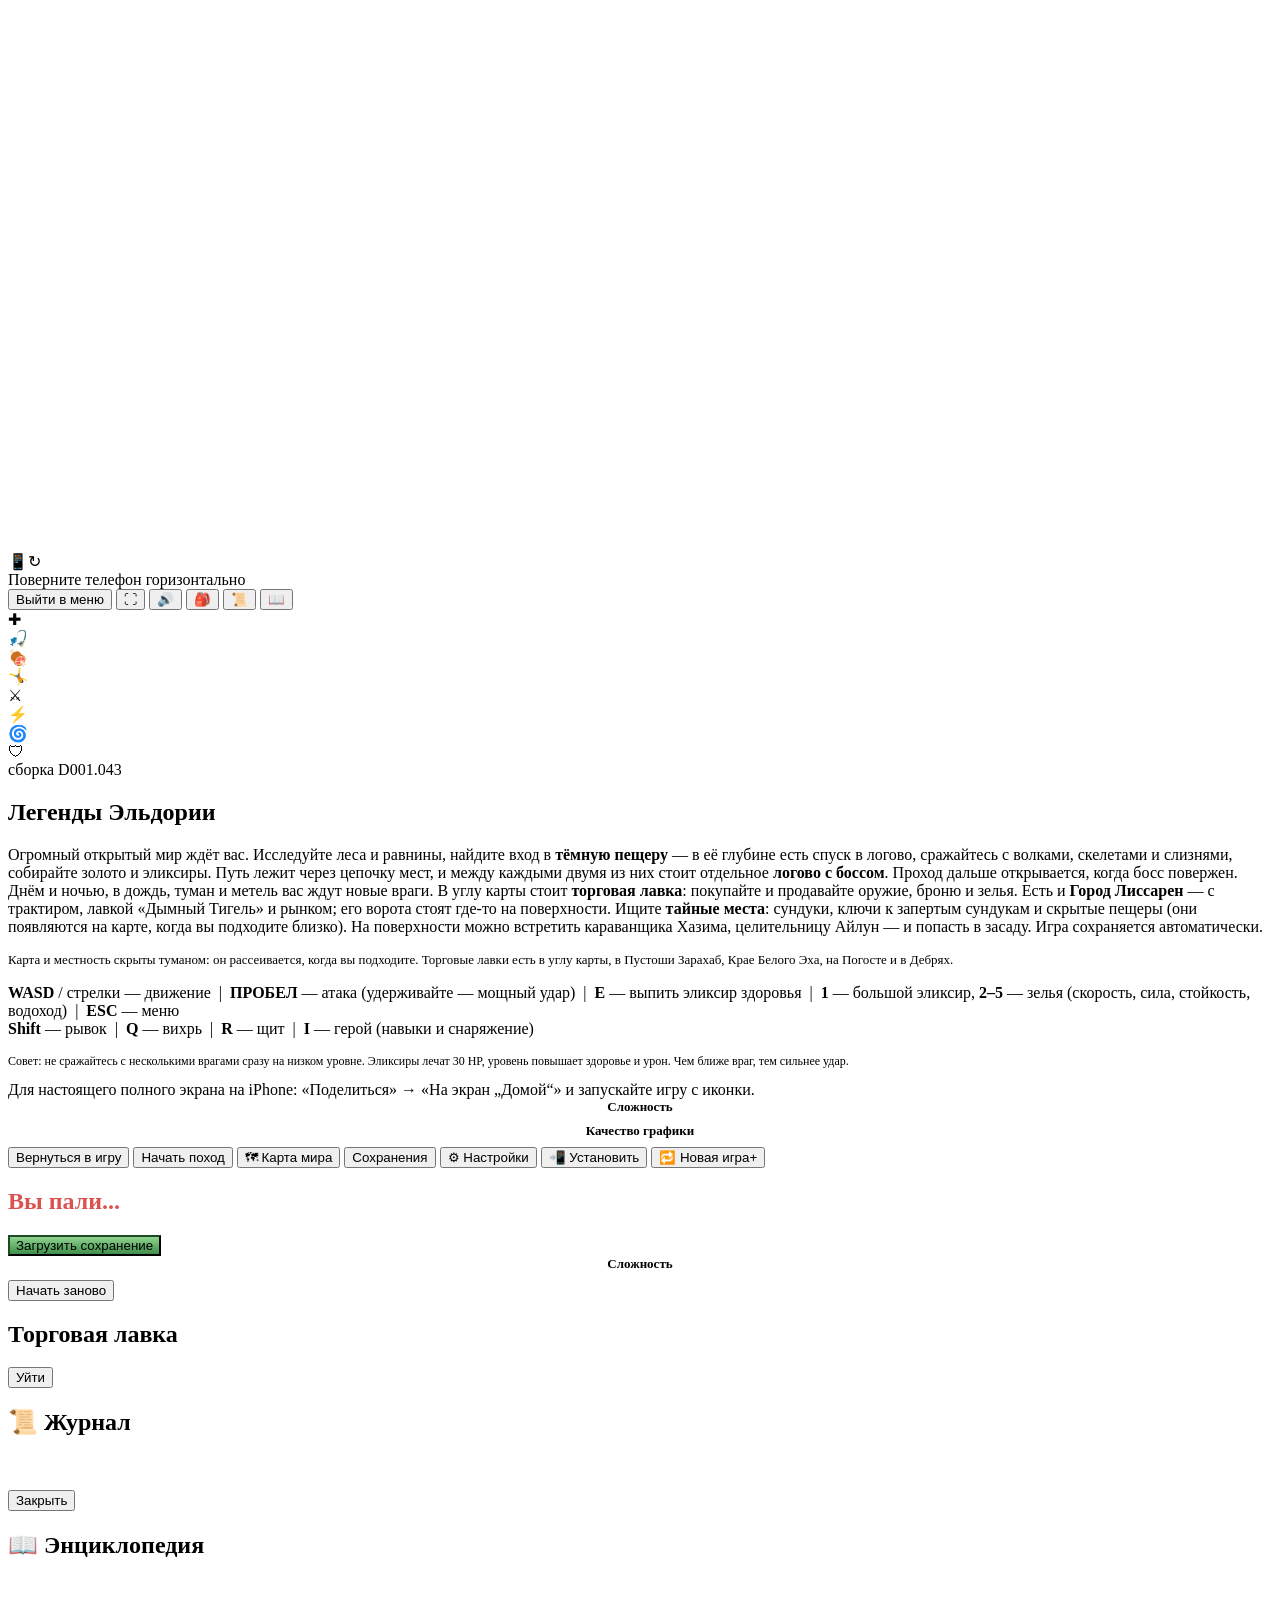
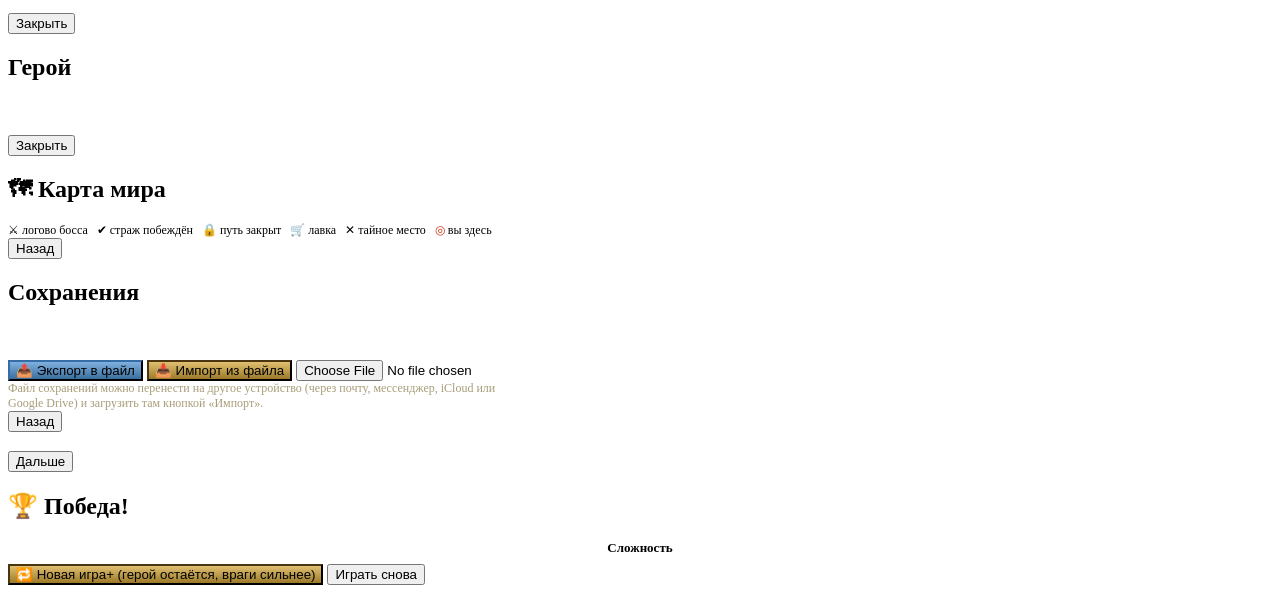
==== src/index.template.html @ 2a69c824 "D001.043: дом с сундуком и кроватью, питомцы и приручение, кинжалы/молот/посох, испытание дня и реко" ====
<!DOCTYPE html>
<html lang="ru">
<head>
<meta charset="UTF-8">
<meta name="viewport" content="width=device-width, initial-scale=1, maximum-scale=1, user-scalable=no, viewport-fit=cover">
<meta name="apple-mobile-web-app-capable" content="yes">
<meta name="mobile-web-app-capable" content="yes">
<meta name="apple-mobile-web-app-status-bar-style" content="black-translucent">
<meta name="apple-mobile-web-app-title" content="Эльдория">
<meta name="theme-color" content="#000000">
<link rel="manifest" href="manifest.webmanifest">
<link rel="icon" type="image/png" sizes="192x192" href="icon-192.png">
<link rel="icon" type="image/svg+xml" href="data:image/svg+xml;charset=utf-8,%3Csvg%20xmlns='http://www.w3.org/2000/svg'%20viewBox='0%200%20100%20100'%3E%3Crect%20width='100'%20height='100'%20rx='22'%20fill='%231a140a'/%3E%3Crect%20x='3'%20y='3'%20width='94'%20height='94'%20rx='19'%20fill='none'%20stroke='%235c4415'%20stroke-width='4'/%3E%3Ctext%20x='50'%20y='70'%20font-size='58'%20text-anchor='middle'%3E%E2%9A%94%EF%B8%8F%3C/text%3E%3C/svg%3E">
<title>Легенды Эльдории — 2D RPG</title>
<style>
/*@@CSS@@*/
</style>
</head>
<body>
<div id="gameWrap">
  <canvas id="game" width="960" height="540"></canvas>
  <div id="rotateHint"><span>📱↻</span><div>Поверните телефон горизонтально</div></div>
  <div id="safeProbe" style="position:absolute;left:0;top:0;width:0;height:0;visibility:hidden;pointer-events:none;padding:env(safe-area-inset-top) env(safe-area-inset-right) env(safe-area-inset-bottom) env(safe-area-inset-left);"></div>
  <div id="topBtns">
    <button id="menuBtn" class="hidden">Выйти в меню</button>
    <button id="fullscreenBtn" class="hidden">⛶</button>
    <button id="soundBtn" title="Звук">🔊</button>
    <button id="heroBtn" class="hidden" title="Герой (I)">🎒</button>
    <button id="questBtn" class="hidden" title="Журнал (J)">📜</button>
    <button id="codexBtn" class="hidden" title="Энциклопедия (K)">📖</button>
  </div>

  <div id="fsToast" class="hidden"></div>

  <div id="touchControls" class="hidden">
    <div id="joystickBase"><div id="joystickKnob"></div></div>
    <div class="actionBtn" id="potionBtn">✚</div>
    <div class="actionBtn hidden" id="fishBtn">🎣</div>
    <div class="actionBtn hidden" id="tameBtn">🍖</div>
    <div class="actionBtn" id="rollBtn">🤸</div>
    <div class="actionBtn" id="attackBtn">⚔</div>
    <div class="actionBtn skillBtn hidden" id="dashBtn">⚡</div>
    <div class="actionBtn skillBtn hidden" id="spinBtn">🌀</div>
    <div class="actionBtn skillBtn hidden" id="shieldBtn">🛡</div>
  </div>

  <div id="startScreen" class="overlay">
    <div id="buildTag">сборка D001.043</div>
    <div class="scroll"><div class="scrollIn">
    <h2>Легенды Эльдории</h2>
    <p>Огромный открытый мир ждёт вас. Исследуйте леса и равнины, найдите вход в <b>тёмную пещеру</b> — в её глубине есть спуск в логово,
    сражайтесь с волками, скелетами и слизнями, собирайте золото и эликсиры.
    Путь лежит через цепочку мест, и между каждыми двумя из них стоит отдельное <b>логово с боссом</b>. Проход дальше открывается, когда босс повержен. Днём и ночью, в дождь, туман и метель вас ждут новые враги. В углу карты стоит <b>торговая лавка</b>: покупайте и продавайте оружие, броню и зелья. Есть и <b>Город Лиссарен</b> — с трактиром, лавкой «Дымный Тигель» и рынком; его ворота стоят где-то на поверхности. Ищите <b>тайные места</b>: сундуки, ключи к запертым сундукам и скрытые пещеры (они появляются на карте, когда вы подходите близко). На поверхности можно встретить караванщика Хазима, целительницу Айлун — и попасть в засаду. Игра сохраняется автоматически.</p>
    <p style="font-size:13px">Карта и местность скрыты туманом: он рассеивается, когда вы подходите. Торговые лавки есть в углу карты, в Пустоши Зарахаб, Крае Белого Эха, на Погосте и в Дебрях.</p>
    <p><b>WASD</b> / стрелки — движение &nbsp;|&nbsp; <b>ПРОБЕЛ</b> — атака (удерживайте — мощный удар) &nbsp;|&nbsp; <b>E</b> — выпить эликсир здоровья &nbsp;|&nbsp; <b>1</b> — большой эликсир, <b>2–5</b> — зелья (скорость, сила, стойкость, водоход) &nbsp;|&nbsp; <b>ESC</b> — меню<br><b>Shift</b> — рывок &nbsp;|&nbsp; <b>Q</b> — вихрь &nbsp;|&nbsp; <b>R</b> — щит &nbsp;|&nbsp; <b>I</b> — герой (навыки и снаряжение)</p>
    <p style="font-size:12px">Совет: не сражайтесь с несколькими врагами сразу на низком уровне. Эликсиры лечат 30 HP, уровень повышает здоровье и урон. Чем ближе враг, тем сильнее удар.</p>
    <div id="iosHint" class="hidden">Для настоящего полного экрана на iPhone: «Поделиться» → «На экран „Домой“» и запускайте игру с иконки.</div>
    <div id="saveInfo" class="hidden" style="font-size:12px;color:#a89d78"></div>
    <div style="display:flex;flex-direction:column;align-items:center;gap:4px"><b style="font-size:13px">Сложность</b><div class="shopTabs" id="diffBtns"></div><div id="diffDesc" style="font-size:12px;color:#a89d78"></div></div>
    <div style="display:flex;flex-direction:column;align-items:center;gap:4px"><b style="font-size:13px">Качество графики</b><div class="shopTabs" id="qBtns"></div><div id="qDesc" style="font-size:12px;color:#a89d78"></div></div>
    <div class="btnRow menuGrid">
      <button class="startBtn hidden" id="resumeBtn">Вернуться в игру</button>
      <button class="startBtn" id="startBtn">Начать поход</button>
      <button class="startBtn" id="mapBtn">🗺 Карта мира</button>
      <button class="startBtn" id="savesBtn">Сохранения</button>
      <button class="startBtn" id="setBtn">⚙ Настройки</button>
      <button class="startBtn hidden" id="installBtn">📲 Установить</button>
      <button class="startBtn hidden" id="ngpBtn">🔁 Новая игра+</button>
    </div>
    </div></div>
  </div>

  <div id="deathScreen" class="overlay hidden">
    <h2 style="color:#d9534f;">Вы пали...</h2>
    <p id="deathStats"></p>
    <button class="startBtn hidden" id="loadBtn" style="background:linear-gradient(#8fd38f,#3f8f4a); border-color:#1d4a22;">Загрузить сохранение</button>
    <div style="display:flex;flex-direction:column;align-items:center;gap:4px"><b style="font-size:13px">Сложность</b><div class="shopTabs" id="diffBtns2"></div><div id="diffDesc2" style="font-size:12px;color:#a89d78"></div></div>
    <button class="startBtn" id="restartBtn">Начать заново</button>
  </div>

  <div id="shopScreen" class="overlay hidden">
    <h2>Торговая лавка</h2>
    <p id="shopMsg"></p>
    <div id="shopGold"></div>
    <div class="shopTabs" id="shopTabs"></div>
    <div id="shopList" style="display:flex;flex-direction:column;gap:8px;align-items:center;width:100%"></div>
    <button class="startBtn" id="shopClose">Уйти</button>
  </div>

  <div id="questScreen" class="overlay hidden">
    <h2>📜 Журнал</h2>
    <p id="questMsg" style="min-height:18px"></p>
    <div id="questInfo" style="color:#e0c23a;font-weight:bold"></div>
    <div class="shopTabs" id="questTabs"></div>
    <div id="questList" style="display:flex;flex-direction:column;gap:8px;align-items:center;width:100%"></div>
    <button class="startBtn" id="questClose">Закрыть</button>
  </div>
  <div id="codexScreen" class="overlay hidden">
    <h2>📖 Энциклопедия</h2>
    <p id="codexMsg" style="min-height:18px"></p>
    <div id="codexInfo" style="color:#e0c23a;font-weight:bold"></div>
    <div class="shopTabs" id="codexTabs"></div>
    <div id="codexList" style="display:flex;flex-direction:column;gap:8px;align-items:center;width:100%"></div>
    <button class="startBtn" id="codexClose">Закрыть</button>
  </div>

  <div id="heroScreen" class="overlay hidden">
    <h2>Герой</h2>
    <p id="heroMsg" style="min-height:18px"></p>
    <div id="heroInfo" style="color:#e0c23a;font-weight:bold"></div>
    <div class="shopTabs" id="heroTabs"></div>
    <div id="heroList" style="display:flex;flex-direction:column;gap:8px;align-items:center;width:100%"></div>
    <button class="startBtn" id="heroClose">Закрыть</button>
  </div>

  <div id="mapScreen" class="overlay hidden">
    <div class="scroll"><div class="scrollIn">
    <h2>🗺 Карта мира</h2>
    <p id="mapLegend" style="font-size:12px;max-width:520px;margin:0">⚔ логово босса &nbsp; ✔ страж побеждён &nbsp; 🔒 путь закрыт &nbsp; 🛒 лавка &nbsp; ✕ тайное место &nbsp; <span style="color:#c8321a">◎</span> вы здесь</p>
    <div id="mapBox" style="width:100%;max-width:440px;flex:none"></div>
    <button class="startBtn" id="mapBack">Назад</button>
    </div></div>
  </div>

  <div id="savesScreen" class="overlay hidden">
    <h2>Сохранения</h2>
    <p id="savesLast"></p>
    <p id="savesMsg" style="min-height:18px"></p>
    <div id="savesList" style="display:flex;flex-direction:column;gap:8px;align-items:center;width:100%"></div>
    <div class="btnRow">
      <button class="startBtn" id="expBtn" style="background:linear-gradient(#7fb0e0,#3a6f9c); border-color:#1a3550;">📤 Экспорт в файл</button>
      <button class="startBtn" id="impBtn" style="background:linear-gradient(#e0c070,#9c7a2a); border-color:#4a3510;">📥 Импорт из файла</button>
      <input type="file" id="impFile" accept=".json,application/json" class="hidden">
    </div>
    <p style="font-size:12px;color:#a89d78;max-width:520px;margin:0">Файл сохранений можно перенести на другое устройство (через почту, мессенджер, iCloud или Google Drive) и загрузить там кнопкой «Импорт».</p>
    <button class="startBtn" id="savesBack">Назад</button>
  </div>

  <div id="dialogScreen" class="overlay hidden">
    <h2 id="dlgTitle"></h2>
    <div id="dlgText" style="max-width:560px;text-align:left;font-size:15px;line-height:1.55"></div>
    <button class="startBtn" id="dlgBtn">Дальше</button>
  </div>

  <div id="winScreen" class="overlay hidden">
    <h2>🏆 Победа!</h2>
    <p id="winStats"></p>
    <div style="display:flex;flex-direction:column;align-items:center;gap:4px"><b style="font-size:13px">Сложность</b><div class="shopTabs" id="diffBtns3"></div><div id="diffDesc3" style="font-size:12px;color:#a89d78"></div></div>
    <button class="startBtn" id="ngpBtn2" style="background:linear-gradient(#e0c070,#9c7a2a); border-color:#4a3510;">🔁 Новая игра+ (герой остаётся, враги сильнее)</button>
    <button class="startBtn" id="restartBtn2">Играть снова</button>
  </div>
</div>

<script>
/*@@JS@@*/
</script>
</body>
</html>
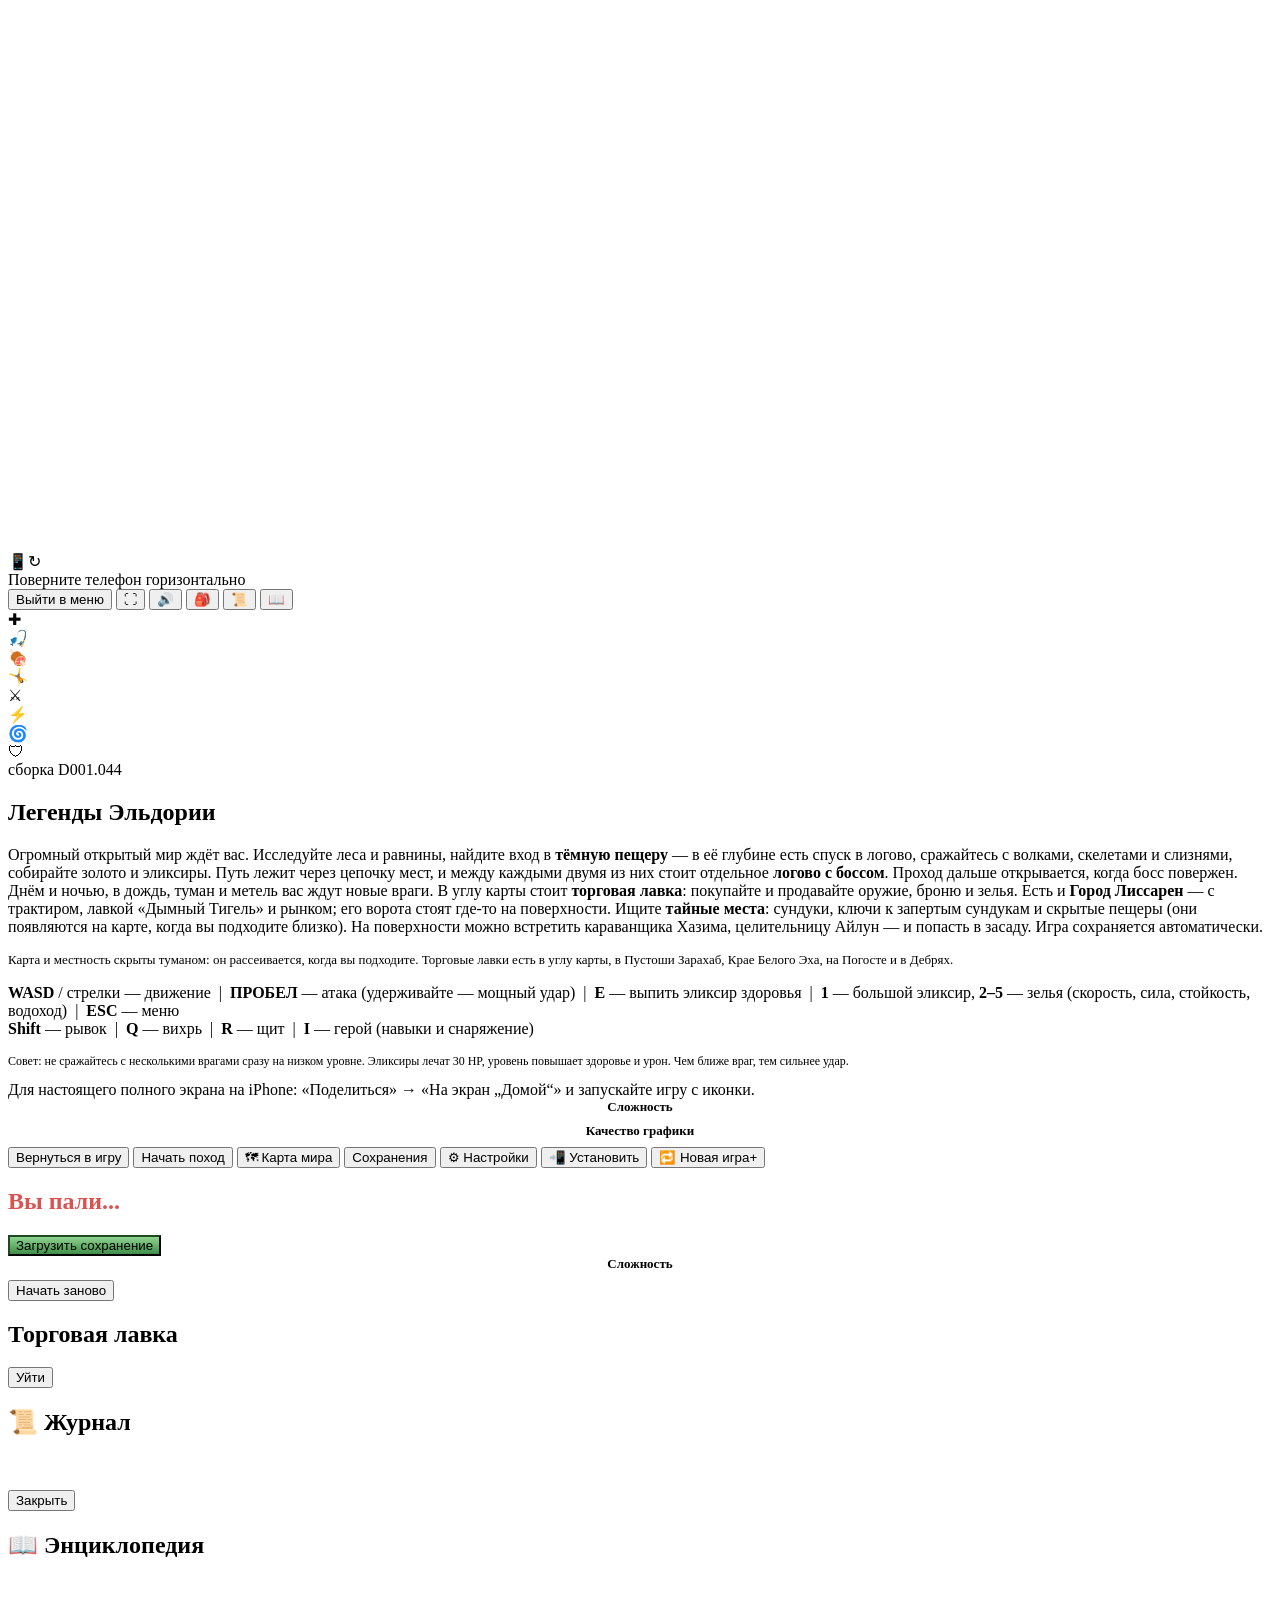
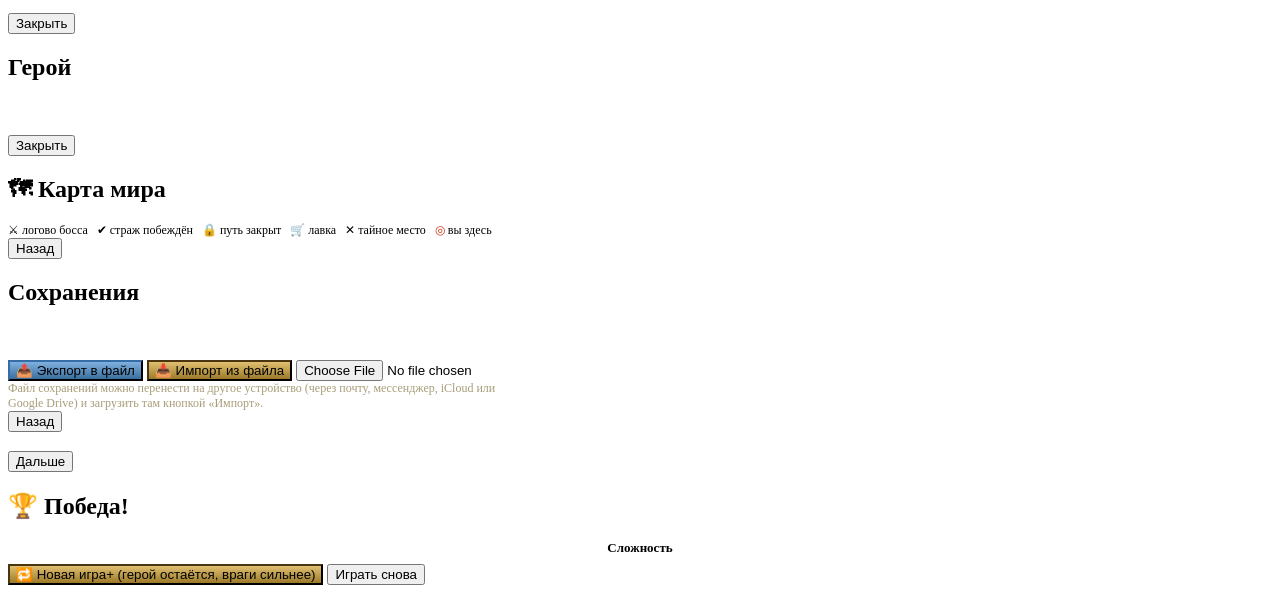
==== commit f7a5f70f: "D001.044: apple-touch-icon для ярлыка на экране «Домой» Co-Authored-By: Claude Opus 5.5 <noreply@ant" ====
--- a/src/index.template.html
+++ b/src/index.template.html
@@ -10,6 +10,7 @@
 <meta name="theme-color" content="#000000">
 <link rel="manifest" href="manifest.webmanifest">
 <link rel="icon" type="image/png" sizes="192x192" href="icon-192.png">
+<link rel="apple-touch-icon" href="apple-touch-icon.png">
 <link rel="icon" type="image/svg+xml" href="data:image/svg+xml;charset=utf-8,%3Csvg%20xmlns='http://www.w3.org/2000/svg'%20viewBox='0%200%20100%20100'%3E%3Crect%20width='100'%20height='100'%20rx='22'%20fill='%231a140a'/%3E%3Crect%20x='3'%20y='3'%20width='94'%20height='94'%20rx='19'%20fill='none'%20stroke='%235c4415'%20stroke-width='4'/%3E%3Ctext%20x='50'%20y='70'%20font-size='58'%20text-anchor='middle'%3E%E2%9A%94%EF%B8%8F%3C/text%3E%3C/svg%3E">
 <title>Легенды Эльдории — 2D RPG</title>
 <style>
@@ -45,7 +46,7 @@
   </div>
 
   <div id="startScreen" class="overlay">
-    <div id="buildTag">сборка D001.043</div>
+    <div id="buildTag">сборка D001.044</div>
     <div class="scroll"><div class="scrollIn">
     <h2>Легенды Эльдории</h2>
     <p>Огромный открытый мир ждёт вас. Исследуйте леса и равнины, найдите вход в <b>тёмную пещеру</b> — в её глубине есть спуск в логово,
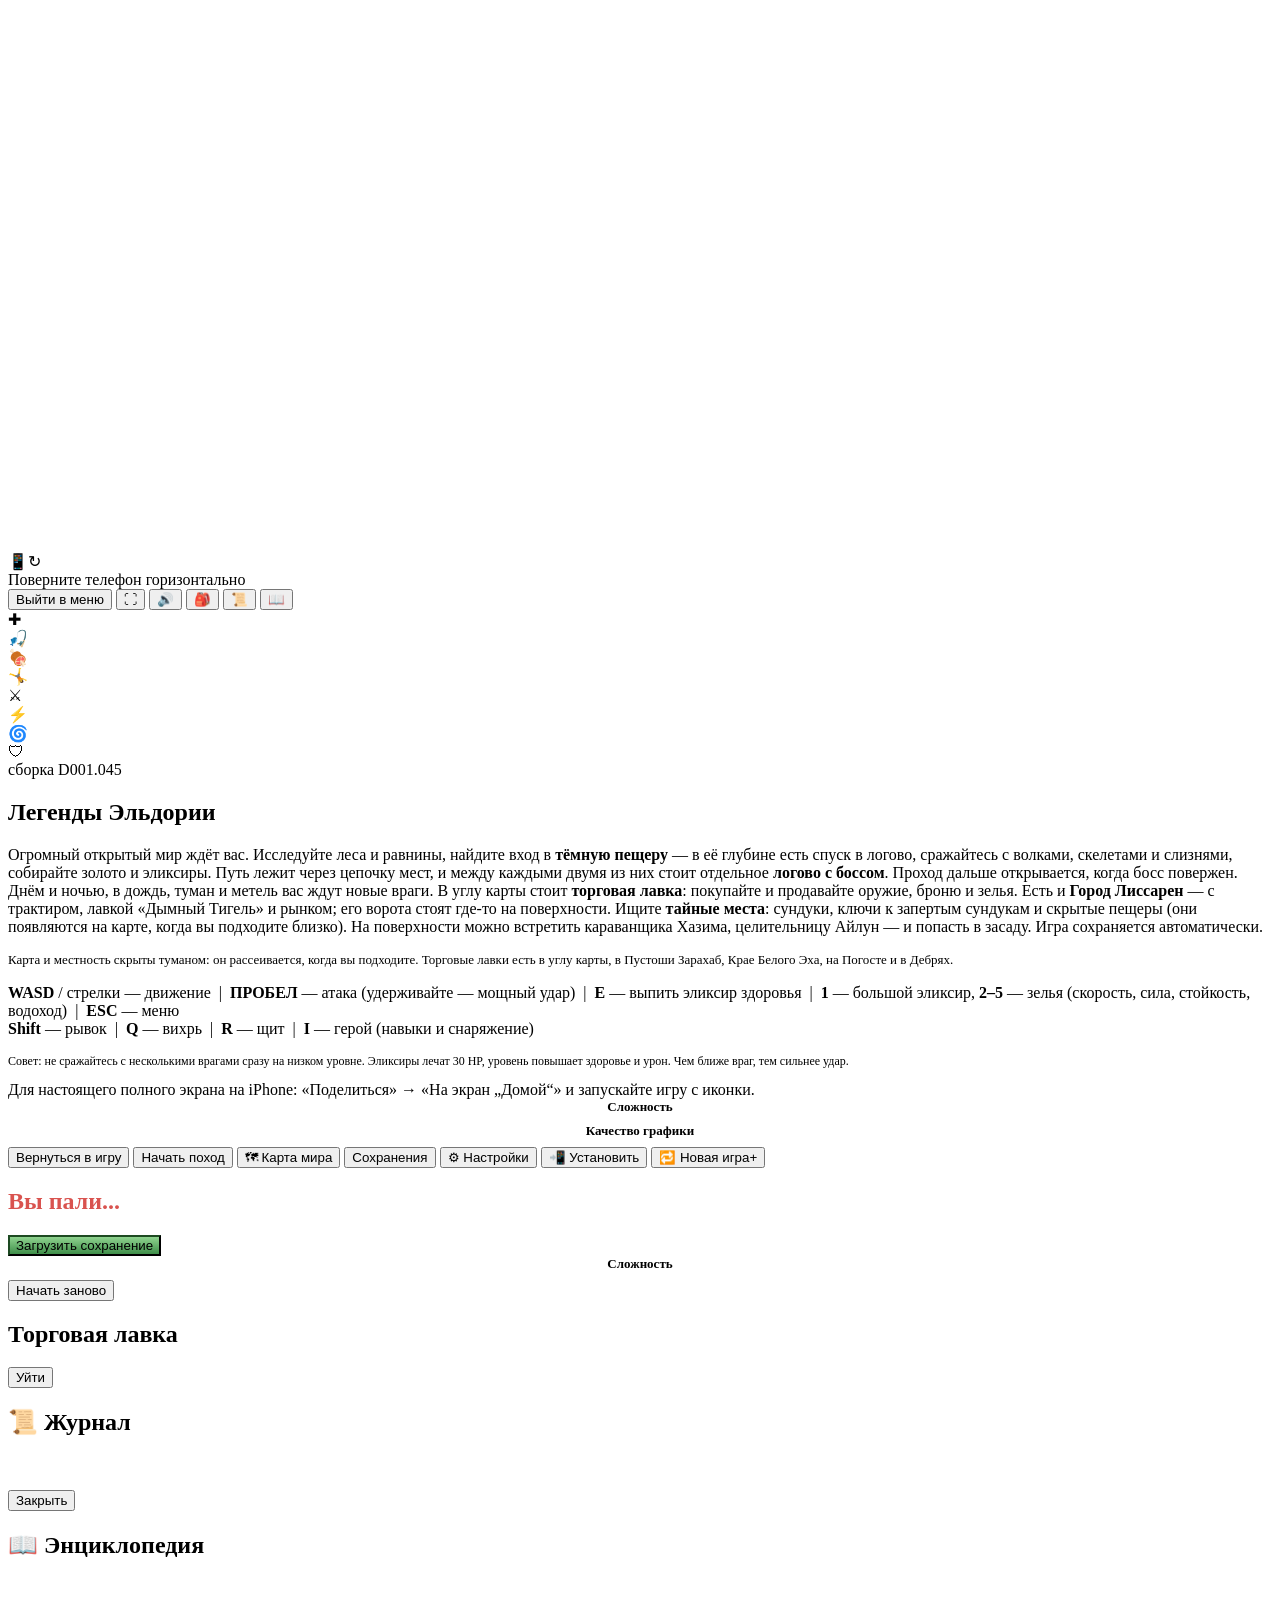
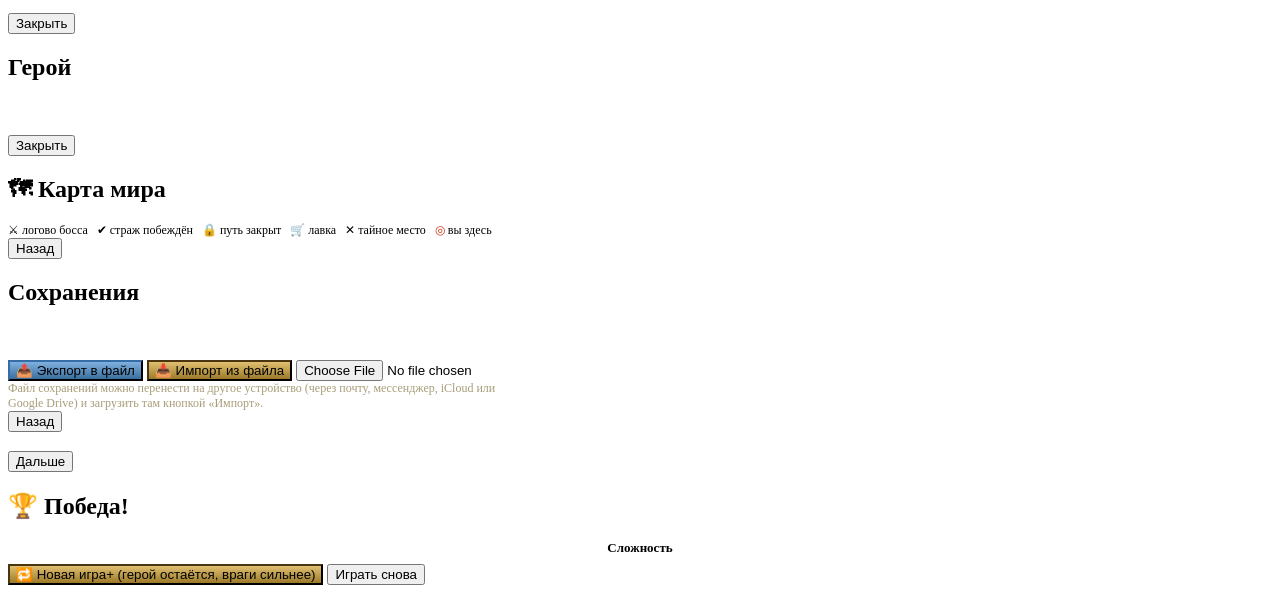
==== commit 9535755d: "D001.045: сюжетные развилки, подводный и небесный уровни, сезонные праздники Co-Authored-By: Claude " ====
--- a/src/index.template.html
+++ b/src/index.template.html
@@ -46,7 +46,7 @@
   </div>
 
   <div id="startScreen" class="overlay">
-    <div id="buildTag">сборка D001.044</div>
+    <div id="buildTag">сборка D001.045</div>
     <div class="scroll"><div class="scrollIn">
     <h2>Легенды Эльдории</h2>
     <p>Огромный открытый мир ждёт вас. Исследуйте леса и равнины, найдите вход в <b>тёмную пещеру</b> — в её глубине есть спуск в логово,
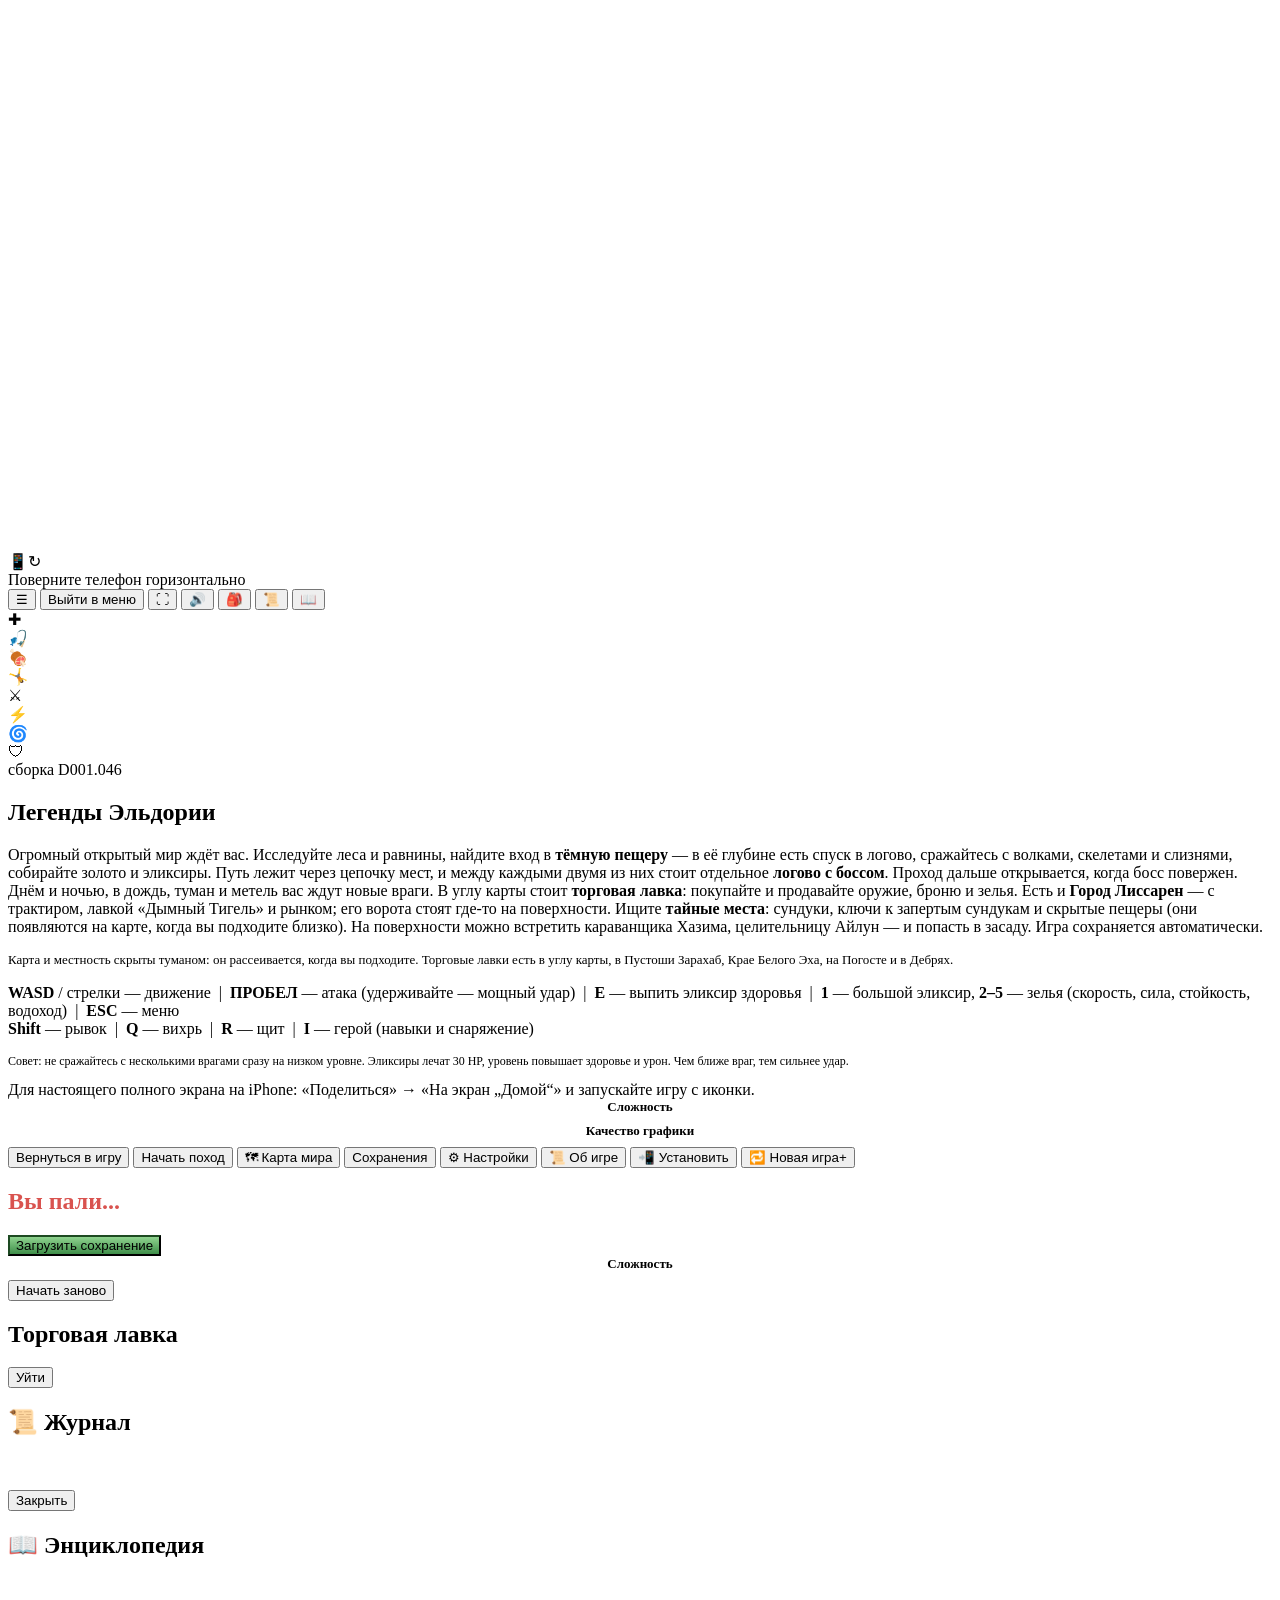
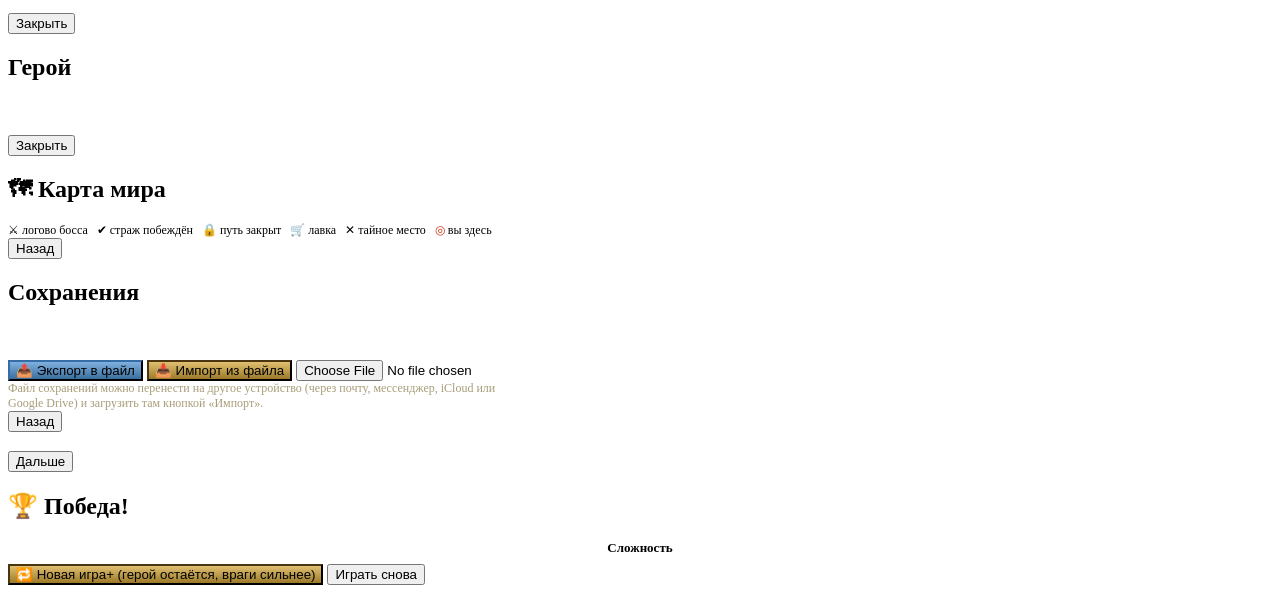
==== commit dbc8b0a5: "D001.046: меню паузы вместо верхних кнопок, «Об игре», энциклопедия-книга, лава без контура, крыши г" ====
--- a/src/index.template.html
+++ b/src/index.template.html
@@ -23,6 +23,7 @@
   <div id="rotateHint"><span>📱↻</span><div>Поверните телефон горизонтально</div></div>
   <div id="safeProbe" style="position:absolute;left:0;top:0;width:0;height:0;visibility:hidden;pointer-events:none;padding:env(safe-area-inset-top) env(safe-area-inset-right) env(safe-area-inset-bottom) env(safe-area-inset-left);"></div>
   <div id="topBtns">
+    <button id="pauseBtn" title="Меню (Esc)">☰</button>
     <button id="menuBtn" class="hidden">Выйти в меню</button>
     <button id="fullscreenBtn" class="hidden">⛶</button>
     <button id="soundBtn" title="Звук">🔊</button>
@@ -46,15 +47,17 @@
   </div>
 
   <div id="startScreen" class="overlay">
-    <div id="buildTag">сборка D001.045</div>
+    <div id="buildTag">сборка D001.046</div>
     <div class="scroll"><div class="scrollIn">
     <h2>Легенды Эльдории</h2>
+    <div id="introText">
     <p>Огромный открытый мир ждёт вас. Исследуйте леса и равнины, найдите вход в <b>тёмную пещеру</b> — в её глубине есть спуск в логово,
     сражайтесь с волками, скелетами и слизнями, собирайте золото и эликсиры.
     Путь лежит через цепочку мест, и между каждыми двумя из них стоит отдельное <b>логово с боссом</b>. Проход дальше открывается, когда босс повержен. Днём и ночью, в дождь, туман и метель вас ждут новые враги. В углу карты стоит <b>торговая лавка</b>: покупайте и продавайте оружие, броню и зелья. Есть и <b>Город Лиссарен</b> — с трактиром, лавкой «Дымный Тигель» и рынком; его ворота стоят где-то на поверхности. Ищите <b>тайные места</b>: сундуки, ключи к запертым сундукам и скрытые пещеры (они появляются на карте, когда вы подходите близко). На поверхности можно встретить караванщика Хазима, целительницу Айлун — и попасть в засаду. Игра сохраняется автоматически.</p>
     <p style="font-size:13px">Карта и местность скрыты туманом: он рассеивается, когда вы подходите. Торговые лавки есть в углу карты, в Пустоши Зарахаб, Крае Белого Эха, на Погосте и в Дебрях.</p>
     <p><b>WASD</b> / стрелки — движение &nbsp;|&nbsp; <b>ПРОБЕЛ</b> — атака (удерживайте — мощный удар) &nbsp;|&nbsp; <b>E</b> — выпить эликсир здоровья &nbsp;|&nbsp; <b>1</b> — большой эликсир, <b>2–5</b> — зелья (скорость, сила, стойкость, водоход) &nbsp;|&nbsp; <b>ESC</b> — меню<br><b>Shift</b> — рывок &nbsp;|&nbsp; <b>Q</b> — вихрь &nbsp;|&nbsp; <b>R</b> — щит &nbsp;|&nbsp; <b>I</b> — герой (навыки и снаряжение)</p>
     <p style="font-size:12px">Совет: не сражайтесь с несколькими врагами сразу на низком уровне. Эликсиры лечат 30 HP, уровень повышает здоровье и урон. Чем ближе враг, тем сильнее удар.</p>
+    </div>
     <div id="iosHint" class="hidden">Для настоящего полного экрана на iPhone: «Поделиться» → «На экран „Домой“» и запускайте игру с иконки.</div>
     <div id="saveInfo" class="hidden" style="font-size:12px;color:#a89d78"></div>
     <div style="display:flex;flex-direction:column;align-items:center;gap:4px"><b style="font-size:13px">Сложность</b><div class="shopTabs" id="diffBtns"></div><div id="diffDesc" style="font-size:12px;color:#a89d78"></div></div>
@@ -65,6 +68,7 @@
       <button class="startBtn" id="mapBtn">🗺 Карта мира</button>
       <button class="startBtn" id="savesBtn">Сохранения</button>
       <button class="startBtn" id="setBtn">⚙ Настройки</button>
+      <button class="startBtn" id="aboutBtn">📜 Об игре</button>
       <button class="startBtn hidden" id="installBtn">📲 Установить</button>
       <button class="startBtn hidden" id="ngpBtn">🔁 Новая игра+</button>
     </div>
@@ -101,7 +105,7 @@
     <p id="codexMsg" style="min-height:18px"></p>
     <div id="codexInfo" style="color:#e0c23a;font-weight:bold"></div>
     <div class="shopTabs" id="codexTabs"></div>
-    <div id="codexList" style="display:flex;flex-direction:column;gap:8px;align-items:center;width:100%"></div>
+    <div id="codexBook"></div>
     <button class="startBtn" id="codexClose">Закрыть</button>
   </div>
 
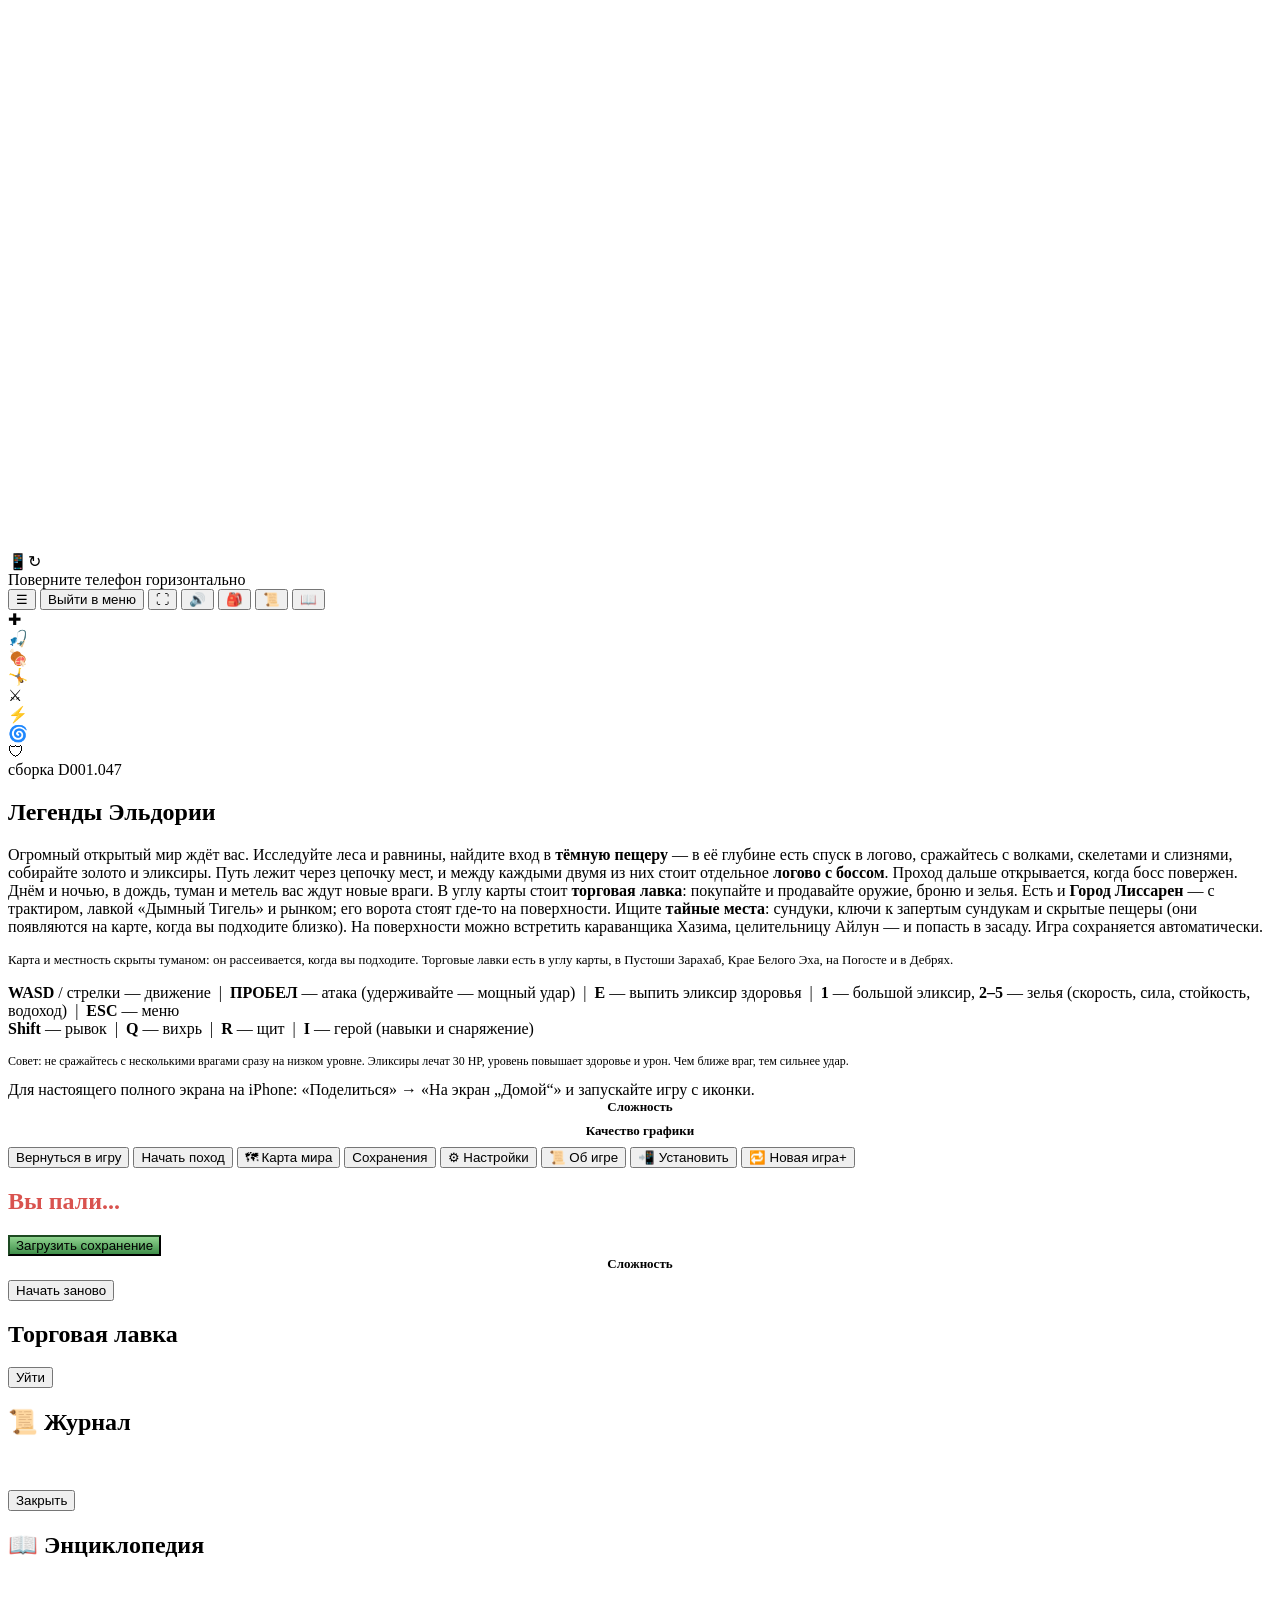
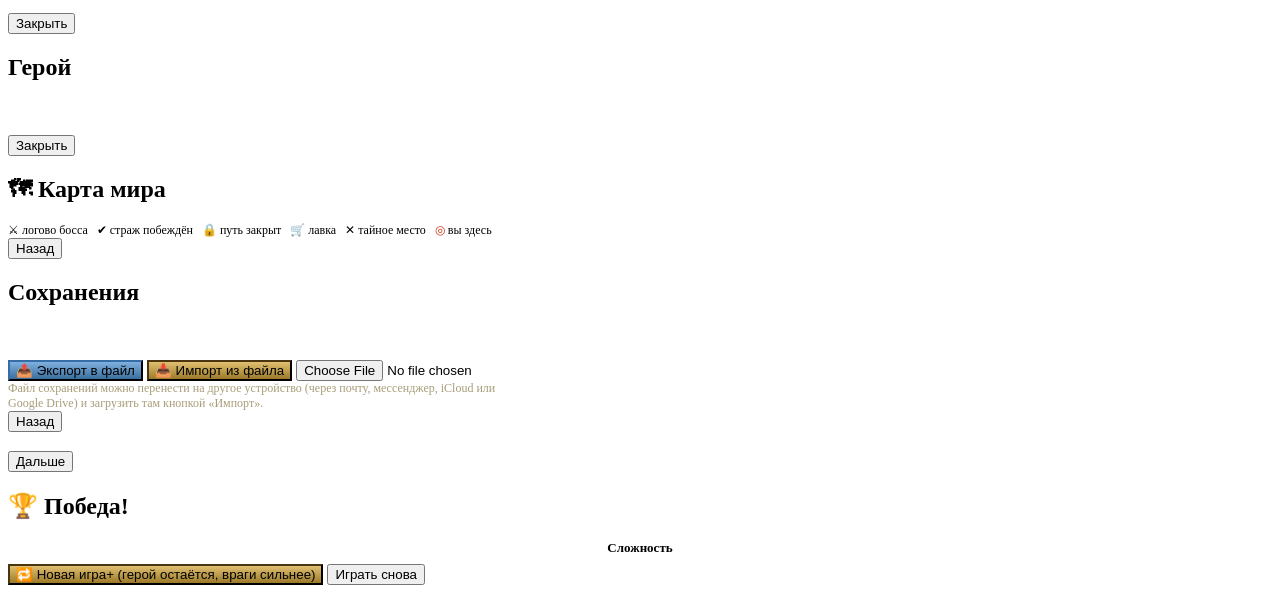
==== commit 1af72541: "D001.047: лава разной формы без контура, слоты зелий в ряд, тесты книги Co-Authored-By: Claude Sonne" ====
--- a/src/index.template.html
+++ b/src/index.template.html
@@ -47,7 +47,7 @@
   </div>
 
   <div id="startScreen" class="overlay">
-    <div id="buildTag">сборка D001.046</div>
+    <div id="buildTag">сборка D001.047</div>
     <div class="scroll"><div class="scrollIn">
     <h2>Легенды Эльдории</h2>
     <div id="introText">
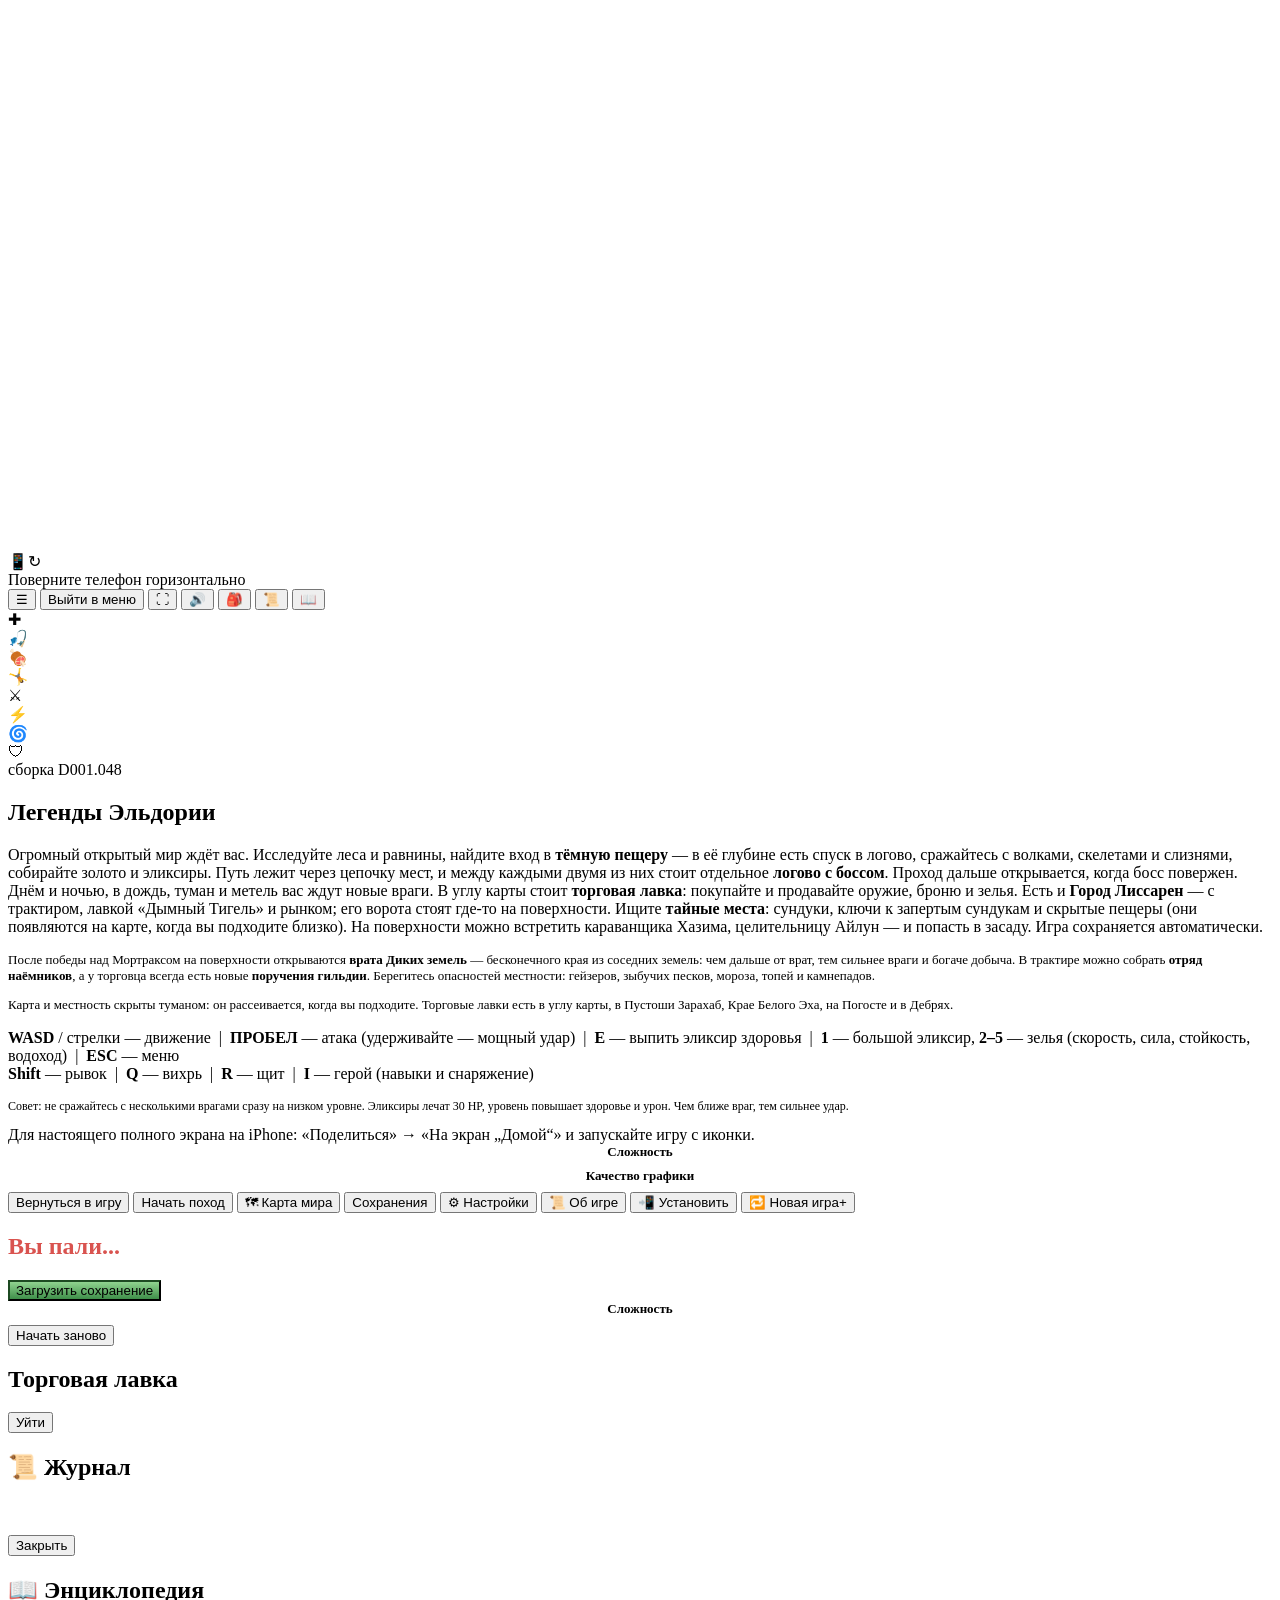
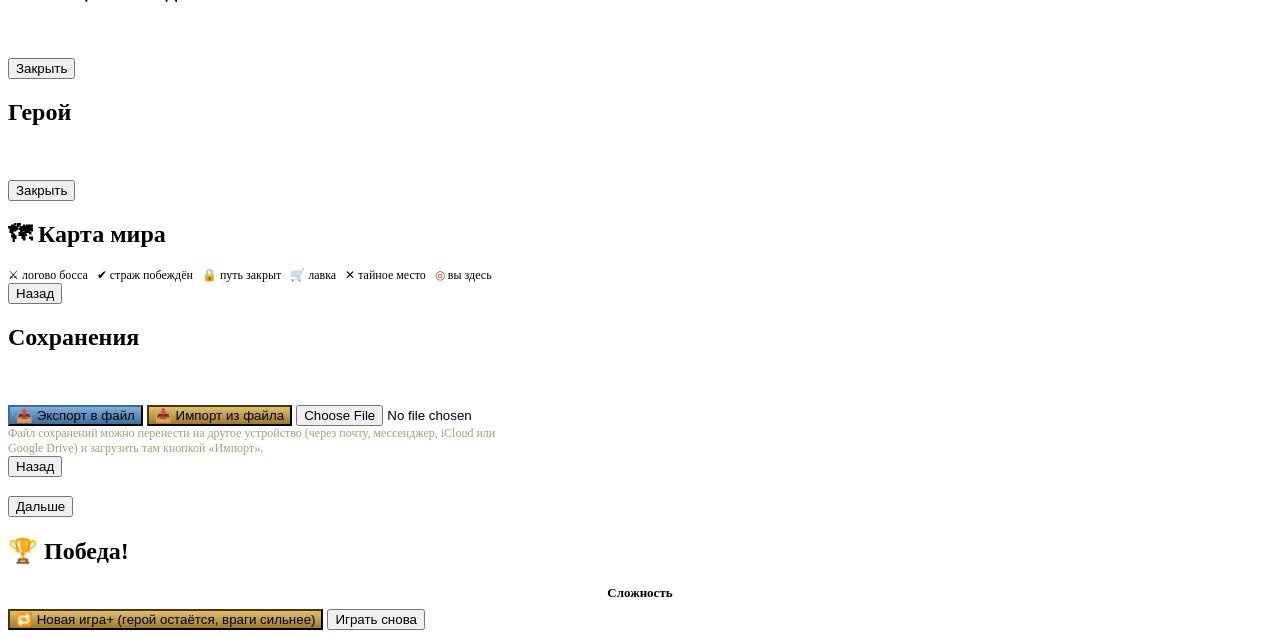
==== commit ad8b8a87: "Дикие земли, отряд наёмников, поручения гильдии, опасности местности, F3 и песочница (сборка D001.04" ====
--- a/src/index.template.html
+++ b/src/index.template.html
@@ -47,13 +47,14 @@
   </div>
 
   <div id="startScreen" class="overlay">
-    <div id="buildTag">сборка D001.047</div>
+    <div id="buildTag">сборка D001.048</div>
     <div class="scroll"><div class="scrollIn">
     <h2>Легенды Эльдории</h2>
     <div id="introText">
     <p>Огромный открытый мир ждёт вас. Исследуйте леса и равнины, найдите вход в <b>тёмную пещеру</b> — в её глубине есть спуск в логово,
     сражайтесь с волками, скелетами и слизнями, собирайте золото и эликсиры.
     Путь лежит через цепочку мест, и между каждыми двумя из них стоит отдельное <b>логово с боссом</b>. Проход дальше открывается, когда босс повержен. Днём и ночью, в дождь, туман и метель вас ждут новые враги. В углу карты стоит <b>торговая лавка</b>: покупайте и продавайте оружие, броню и зелья. Есть и <b>Город Лиссарен</b> — с трактиром, лавкой «Дымный Тигель» и рынком; его ворота стоят где-то на поверхности. Ищите <b>тайные места</b>: сундуки, ключи к запертым сундукам и скрытые пещеры (они появляются на карте, когда вы подходите близко). На поверхности можно встретить караванщика Хазима, целительницу Айлун — и попасть в засаду. Игра сохраняется автоматически.</p>
+    <p style="font-size:13px">После победы над Мортраксом на поверхности открываются <b>врата Диких земель</b> — бесконечного края из соседних земель: чем дальше от врат, тем сильнее враги и богаче добыча. В трактире можно собрать <b>отряд наёмников</b>, а у торговца всегда есть новые <b>поручения гильдии</b>. Берегитесь опасностей местности: гейзеров, зыбучих песков, мороза, топей и камнепадов.</p>
     <p style="font-size:13px">Карта и местность скрыты туманом: он рассеивается, когда вы подходите. Торговые лавки есть в углу карты, в Пустоши Зарахаб, Крае Белого Эха, на Погосте и в Дебрях.</p>
     <p><b>WASD</b> / стрелки — движение &nbsp;|&nbsp; <b>ПРОБЕЛ</b> — атака (удерживайте — мощный удар) &nbsp;|&nbsp; <b>E</b> — выпить эликсир здоровья &nbsp;|&nbsp; <b>1</b> — большой эликсир, <b>2–5</b> — зелья (скорость, сила, стойкость, водоход) &nbsp;|&nbsp; <b>ESC</b> — меню<br><b>Shift</b> — рывок &nbsp;|&nbsp; <b>Q</b> — вихрь &nbsp;|&nbsp; <b>R</b> — щит &nbsp;|&nbsp; <b>I</b> — герой (навыки и снаряжение)</p>
     <p style="font-size:12px">Совет: не сражайтесь с несколькими врагами сразу на низком уровне. Эликсиры лечат 30 HP, уровень повышает здоровье и урон. Чем ближе враг, тем сильнее удар.</p>
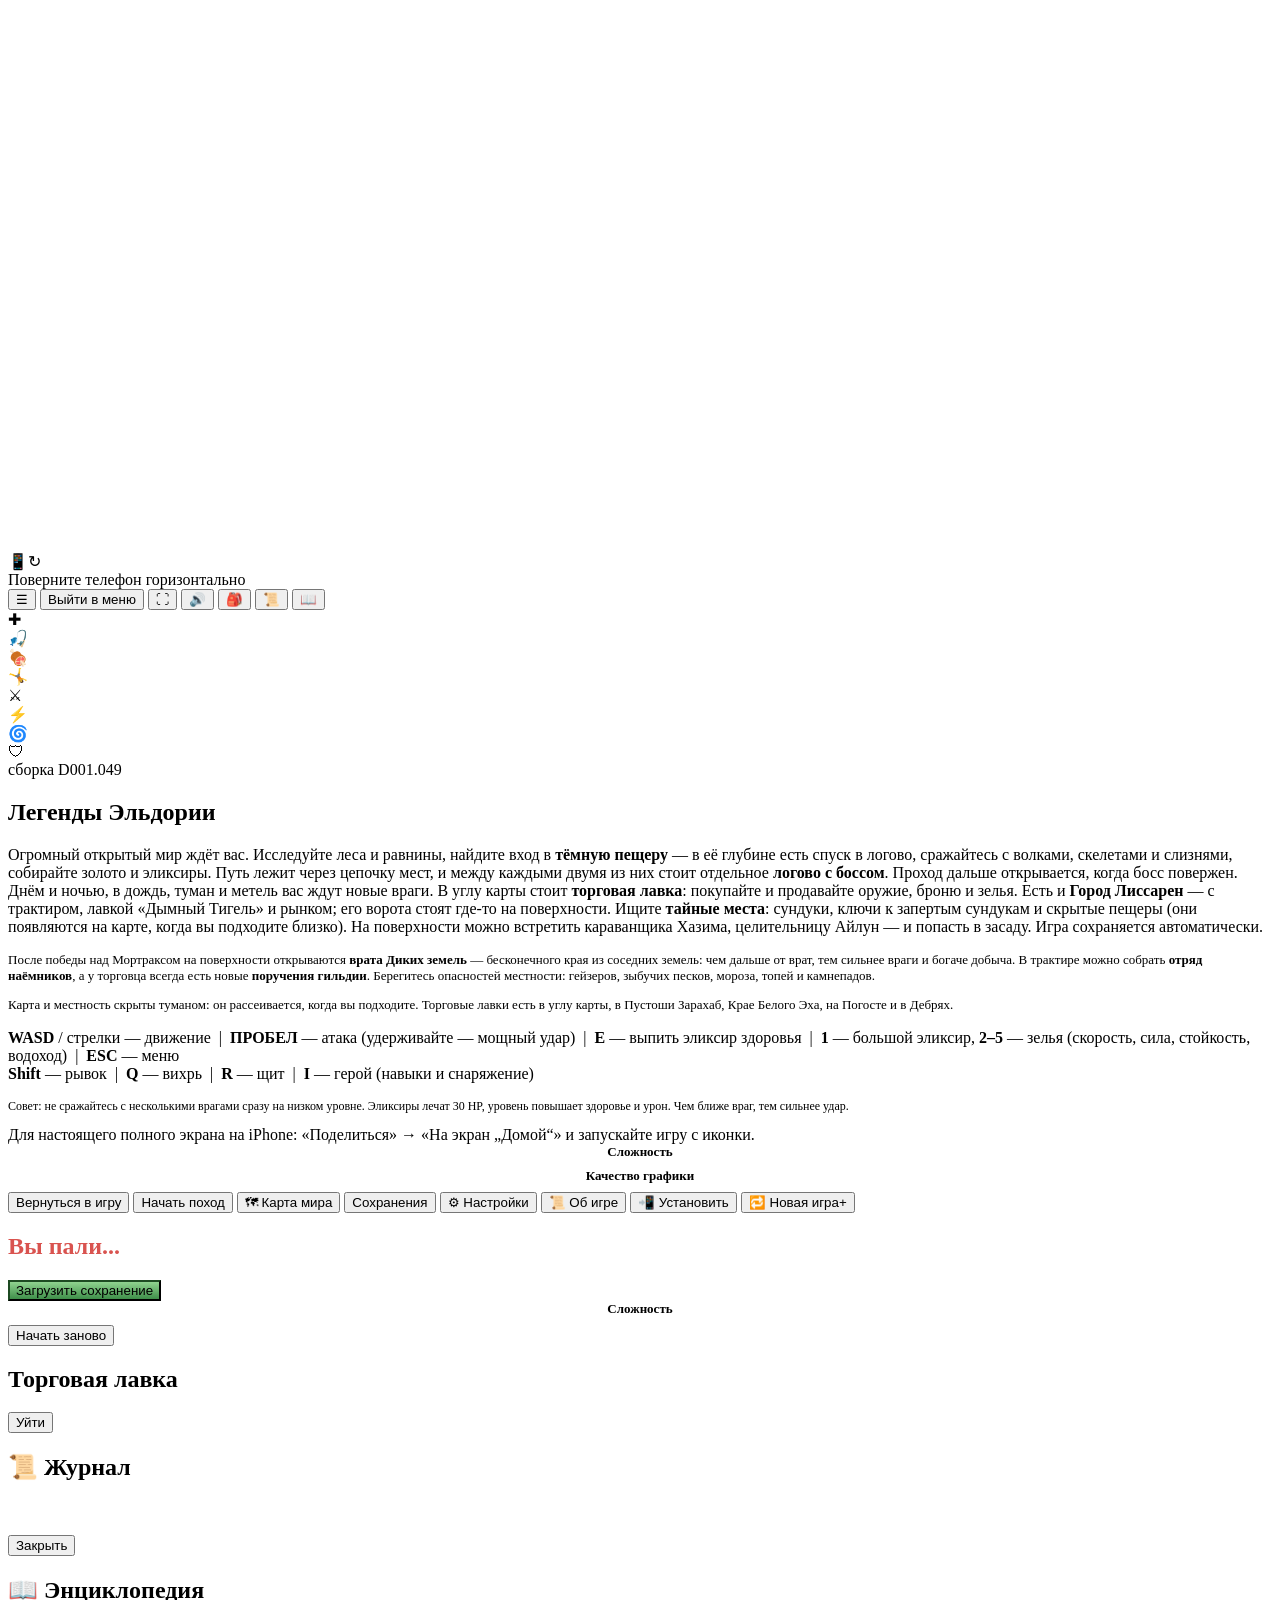
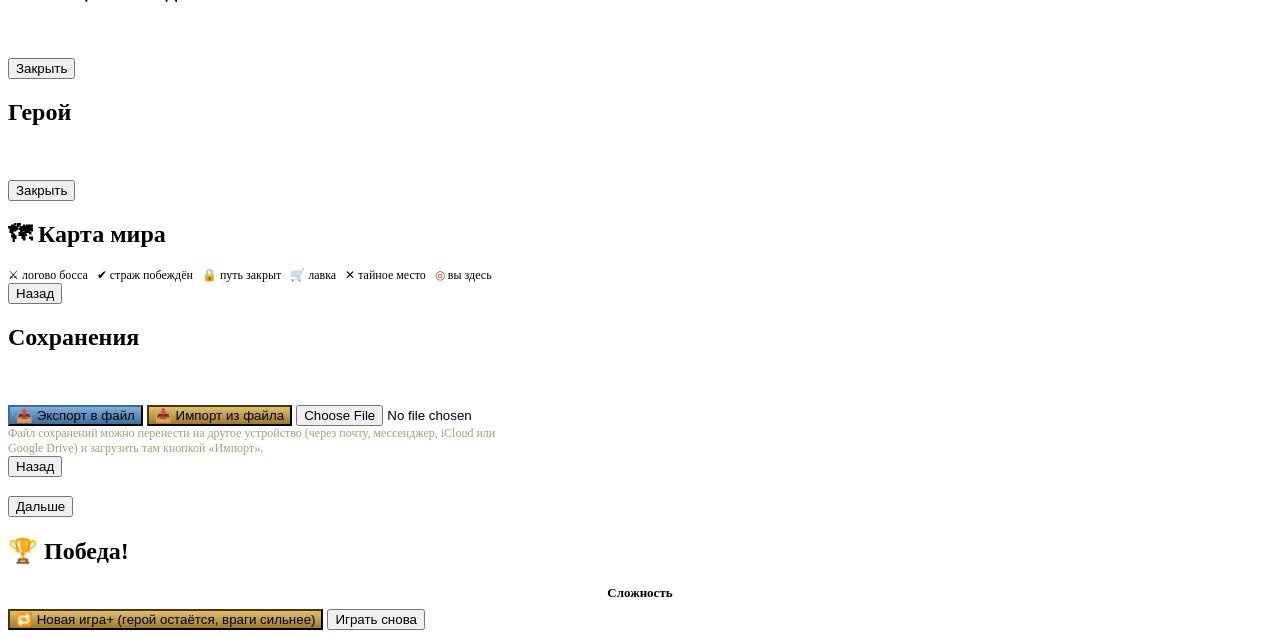
==== commit ebeca23f: "Сжатые сохранения с версиями, земля и вода кусками, компактная панель на телефоне (сборка D001.049) " ====
--- a/src/index.template.html
+++ b/src/index.template.html
@@ -47,7 +47,7 @@
   </div>
 
   <div id="startScreen" class="overlay">
-    <div id="buildTag">сборка D001.048</div>
+    <div id="buildTag">сборка D001.049</div>
     <div class="scroll"><div class="scrollIn">
     <h2>Легенды Эльдории</h2>
     <div id="introText">
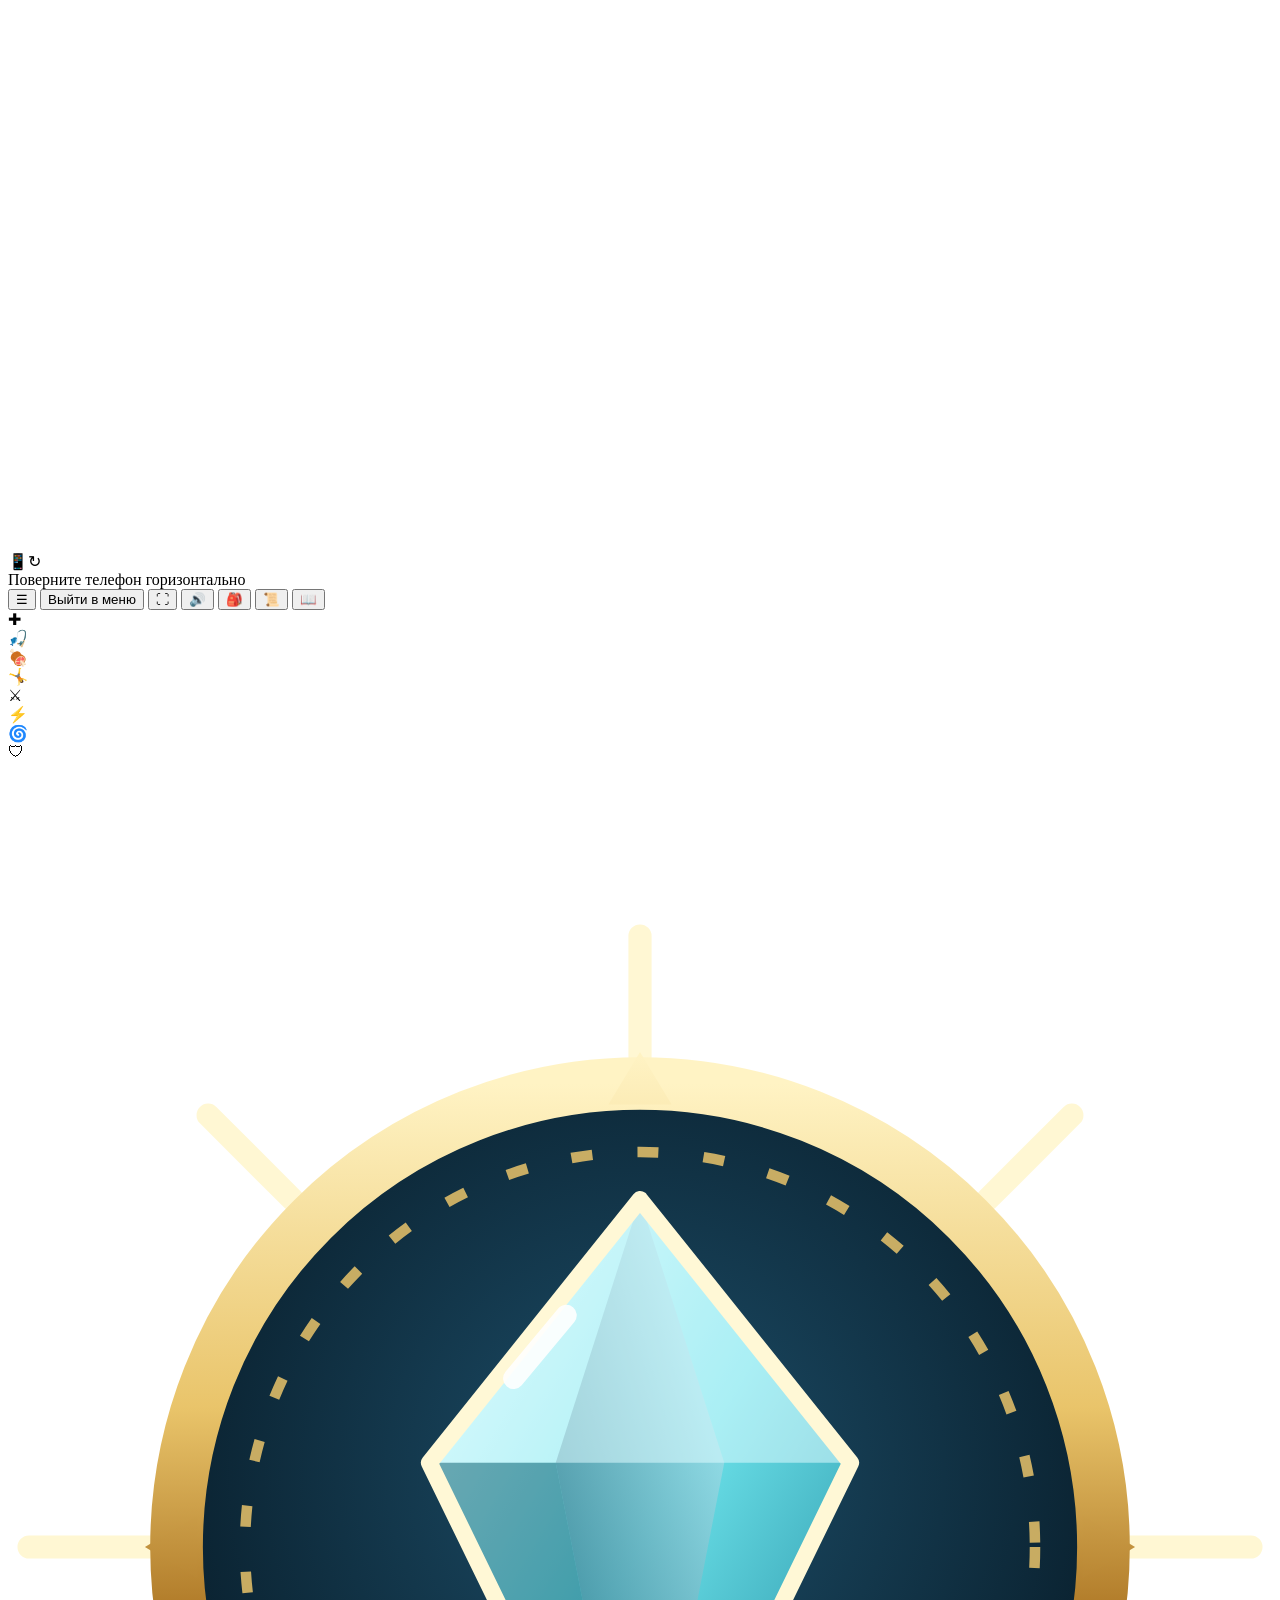
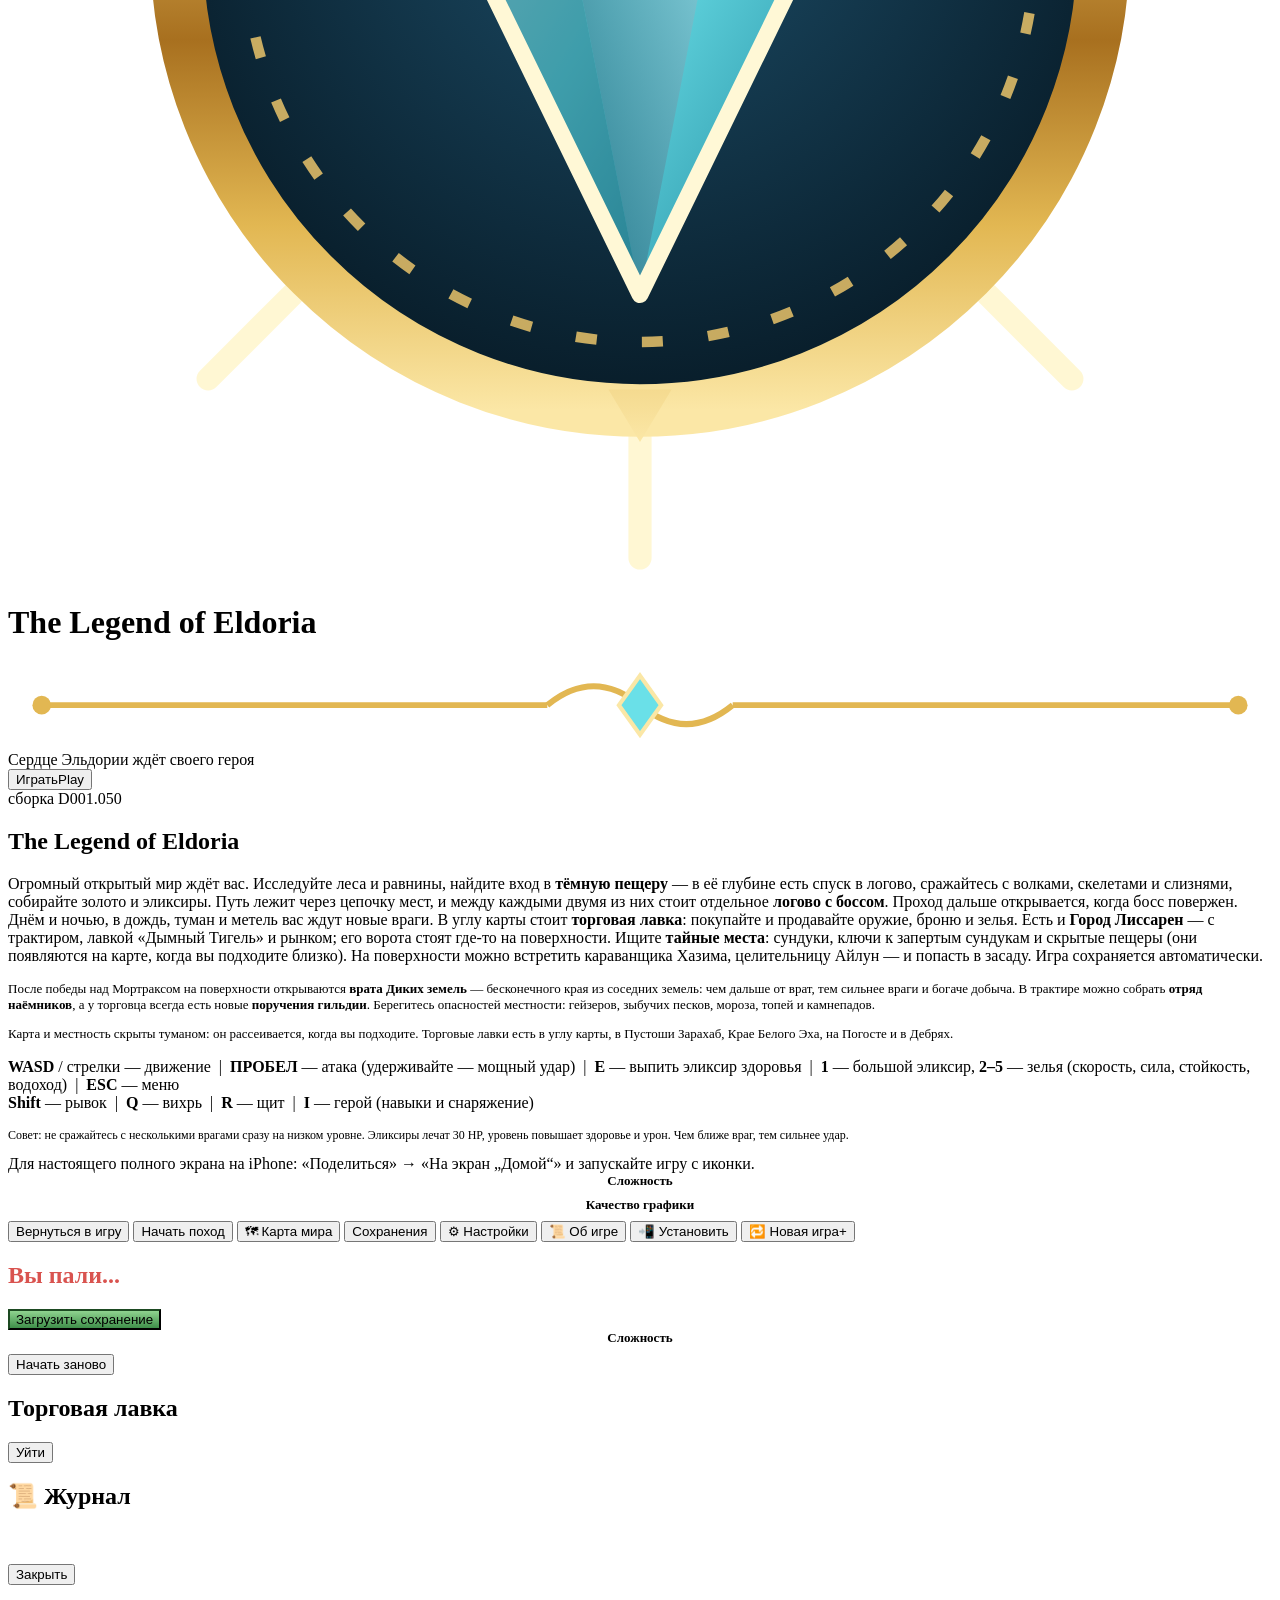
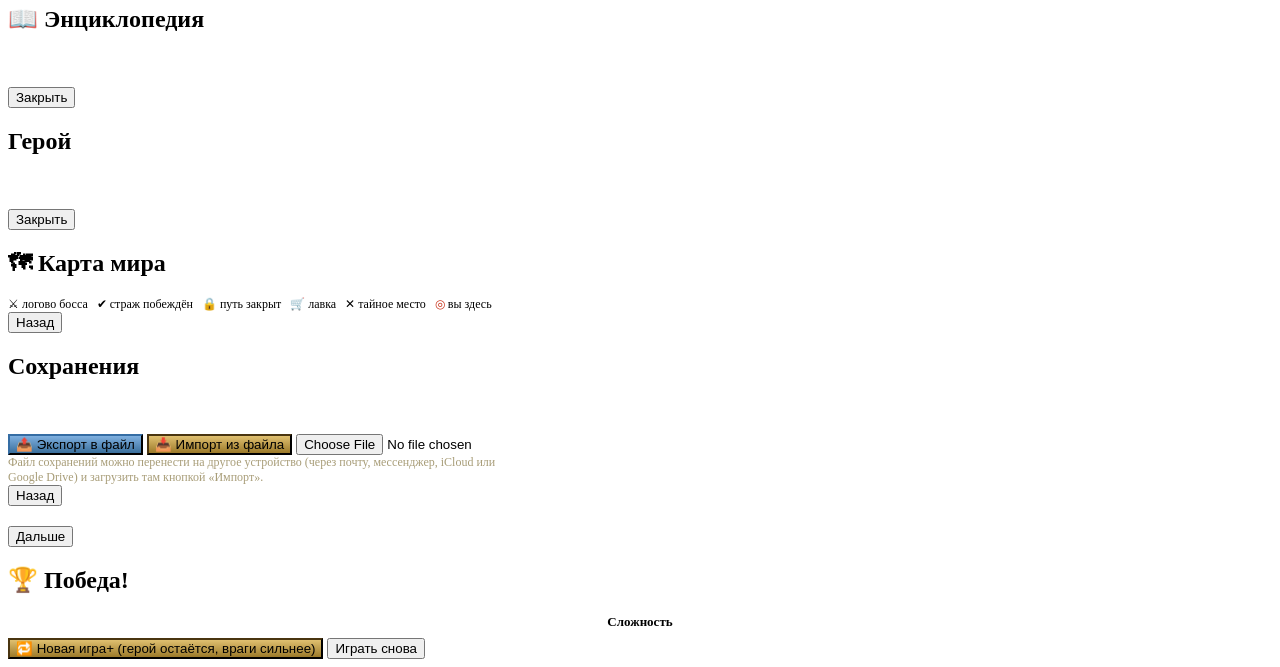
==== commit 91dd325b: "Игра переименована в The Legend of Eldoria, стартовая заставка с кнопкой «Играть» (сборка D001.050) " ====
--- a/src/index.template.html
+++ b/src/index.template.html
@@ -6,13 +6,13 @@
 <meta name="apple-mobile-web-app-capable" content="yes">
 <meta name="mobile-web-app-capable" content="yes">
 <meta name="apple-mobile-web-app-status-bar-style" content="black-translucent">
-<meta name="apple-mobile-web-app-title" content="Эльдория">
+<meta name="apple-mobile-web-app-title" content="Eldoria">
 <meta name="theme-color" content="#000000">
 <link rel="manifest" href="manifest.webmanifest">
 <link rel="icon" type="image/png" sizes="192x192" href="icon-192.png">
 <link rel="apple-touch-icon" href="apple-touch-icon.png">
 <link rel="icon" type="image/svg+xml" href="data:image/svg+xml;charset=utf-8,%3Csvg%20xmlns='http://www.w3.org/2000/svg'%20viewBox='0%200%20100%20100'%3E%3Crect%20width='100'%20height='100'%20rx='22'%20fill='%231a140a'/%3E%3Crect%20x='3'%20y='3'%20width='94'%20height='94'%20rx='19'%20fill='none'%20stroke='%235c4415'%20stroke-width='4'/%3E%3Ctext%20x='50'%20y='70'%20font-size='58'%20text-anchor='middle'%3E%E2%9A%94%EF%B8%8F%3C/text%3E%3C/svg%3E">
-<title>Легенды Эльдории — 2D RPG</title>
+<title>The Legend of Eldoria — 2D RPG</title>
 <style>
 /*@@CSS@@*/
 </style>
@@ -46,10 +46,45 @@
     <div class="actionBtn skillBtn hidden" id="shieldBtn">🛡</div>
   </div>
 
+  <div id="splash" role="dialog" aria-label="The Legend of Eldoria">
+    <canvas id="splashCv"></canvas>
+    <div id="splashUI">
+      <div class="spEmblem" aria-hidden="true">
+        <svg viewBox="0 0 120 120" width="100%" height="100%">
+          <defs>
+            <linearGradient id="spGold" x1="0" y1="0" x2="0" y2="1"><stop offset="0" stop-color="#fff3c4"/><stop offset=".35" stop-color="#e9c46a"/><stop offset=".6" stop-color="#a8701f"/><stop offset=".8" stop-color="#e2b752"/><stop offset="1" stop-color="#fbe7a6"/></linearGradient>
+            <radialGradient id="spDeep" cx=".5" cy=".42" r=".6"><stop offset="0" stop-color="#1d4f6a"/><stop offset="1" stop-color="#071a26"/></radialGradient>
+            <linearGradient id="spGemA" x1="0" y1="0" x2="1" y2="1"><stop offset="0" stop-color="#e9ffff"/><stop offset=".5" stop-color="#6ae0e8"/><stop offset="1" stop-color="#1a7f96"/></linearGradient>
+            <linearGradient id="spGemB" x1="1" y1="0" x2="0" y2="1"><stop offset="0" stop-color="#bff7ff"/><stop offset="1" stop-color="#0f5a70"/></linearGradient>
+          </defs>
+          <g class="spRays" stroke="#fff2b0" stroke-linecap="round" opacity=".55">
+            <path d="M60 2V14M60 106V118M2 60H14M106 60H118M19 19L27 27M93 93L101 101M101 19L93 27M27 93L19 101" stroke-width="2.2"/>
+          </g>
+          <circle cx="60" cy="60" r="44" fill="url(#spDeep)" stroke="url(#spGold)" stroke-width="5"/>
+          <circle cx="60" cy="60" r="37.5" fill="none" stroke="#e9c46a" stroke-width="1" stroke-dasharray="2 4.3" opacity=".85"/>
+          <g fill="url(#spGold)"><path d="M60 13l3 5h-6zM60 107l-3-5h6zM13 60l5-3v6zM107 60l-5 3v-6z"/></g>
+          <g class="spGem">
+            <path d="M60 27L80 52L60 93L40 52Z" fill="url(#spGemA)"/>
+            <path d="M60 27L68 52L60 93L52 52Z" fill="url(#spGemB)" opacity=".75"/>
+            <path d="M40 52H80L60 27Z" fill="#dffcff" opacity=".55"/>
+            <path d="M40 52L60 93L52 52Z" fill="#0b4d61" opacity=".45"/>
+            <path d="M60 27L80 52L60 93L40 52Z" fill="none" stroke="#fff8d6" stroke-width="1.6" stroke-linejoin="round"/>
+            <path d="M48 44l5-6" stroke="#fff" stroke-width="2" stroke-linecap="round" opacity=".9"/>
+          </g>
+        </svg>
+      </div>
+      <h1 class="spTitle"><span class="l1">The Legend of</span> <span class="l2">Eldoria</span></h1>
+      <svg class="spFlourish" viewBox="0 0 300 20" aria-hidden="true"><path d="M8 10H128M172 10H292" stroke="#e2b752" stroke-width="1.4"/><path d="M128 10q11-9 22 0q11 9 22 0" fill="none" stroke="#e2b752" stroke-width="1.4"/><path d="M150 3l5 7-5 7-5-7z" fill="#6ae0e8" stroke="#fbe7a6" stroke-width="1"/><circle cx="8" cy="10" r="2.2" fill="#e2b752"/><circle cx="292" cy="10" r="2.2" fill="#e2b752"/></svg>
+      <div class="spTag">Сердце Эльдории ждёт своего героя</div>
+      <button id="splashPlay" type="button"><span class="pl1">Играть</span><span class="pl2">Play</span></button>
+    </div>
+    <div id="splashBuild"></div>
+  </div>
+
   <div id="startScreen" class="overlay">
-    <div id="buildTag">сборка D001.049</div>
+    <div id="buildTag">сборка D001.050</div>
     <div class="scroll"><div class="scrollIn">
-    <h2>Легенды Эльдории</h2>
+    <h2>The Legend of Eldoria</h2>
     <div id="introText">
     <p>Огромный открытый мир ждёт вас. Исследуйте леса и равнины, найдите вход в <b>тёмную пещеру</b> — в её глубине есть спуск в логово,
     сражайтесь с волками, скелетами и слизнями, собирайте золото и эликсиры.
